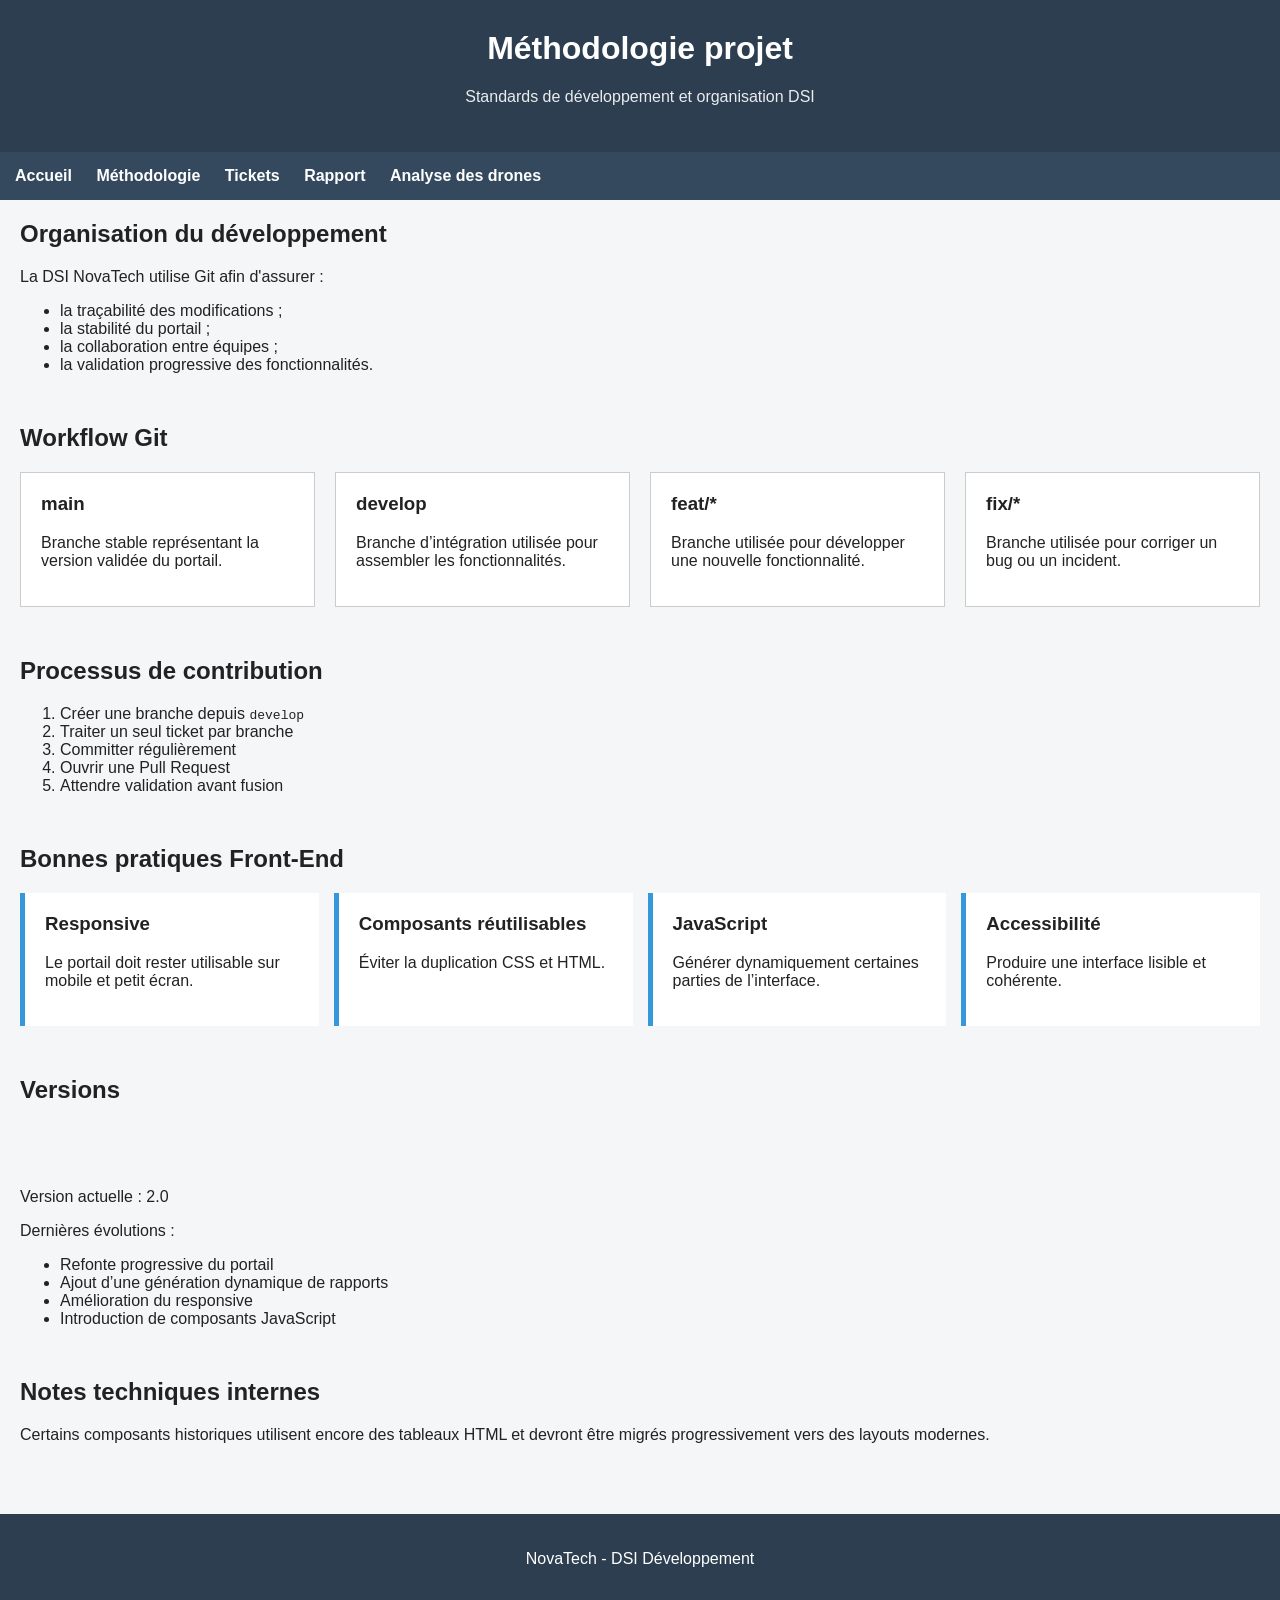
==== web/methodology.html @ 5ab97aef "<Feat> Première version utilisable post-migration git/github" ====
<!DOCTYPE html>
<html lang="fr">
<head>
  <meta charset="UTF-8">
  <title>Méthodologie - NovaTech</title>
  <link rel="stylesheet" href="style.css">
</head>
<body>

  <header class="site-header">
    <h1>Méthodologie projet</h1>
    <p>Standards de développement et organisation DSI</p>
  </header>

  <nav class="main-nav">
    <a href="index.html">Accueil</a>
    <a href="methodology.html">Méthodologie</a>
    <a href="tickets.html">Tickets</a>
    <a href="report.html">Rapport</a>
    <a href="analyse-drone.html">Analyse des drones</a>
  </nav>

  <main class="page-content">

    <section class="content-section">
      <h2>Organisation du développement</h2>

      <p>
        La DSI NovaTech utilise Git afin d'assurer :
      </p>

      <ul>
        <li>la traçabilité des modifications ;</li>
        <li>la stabilité du portail ;</li>
        <li>la collaboration entre équipes ;</li>
        <li>la validation progressive des fonctionnalités.</li>
      </ul>
    </section>

    <section class="content-section">
      <h2>Workflow Git</h2>

      <div class="workflow-grid">

        <article class="workflow-card">
          <h3>main</h3>
          <p>
            Branche stable représentant la version validée du portail.
          </p>
        </article>

        <article class="workflow-card">
          <h3>develop</h3>
          <p>
            Branche d’intégration utilisée pour assembler les fonctionnalités.
          </p>
        </article>

        <article class="workflow-card">
          <h3>feat/*</h3>
          <p>
            Branche utilisée pour développer une nouvelle fonctionnalité.
          </p>
        </article>

        <article class="workflow-card">
          <h3>fix/*</h3>
          <p>
            Branche utilisée pour corriger un bug ou un incident.
          </p>
        </article>

      </div>
    </section>

    <section class="content-section">
      <h2>Processus de contribution</h2>

      <ol class="process-list">
        <li>Créer une branche depuis <code>develop</code></li>
        <li>Traiter un seul ticket par branche</li>
        <li>Committer régulièrement</li>
        <li>Ouvrir une Pull Request</li>
        <li>Attendre validation avant fusion</li>
      </ol>
    </section>

    <section class="content-section">
      <h2>Bonnes pratiques Front-End</h2>

      <div class="tips-container">

        <div class="tip-box">
          <h3>Responsive</h3>
          <p>
            Le portail doit rester utilisable sur mobile et petit écran.
          </p>
        </div>

        <div class="tip-box">
          <h3>Composants réutilisables</h3>
          <p>
            Éviter la duplication CSS et HTML.
          </p>
        </div>

        <div class="tip-box">
          <h3>JavaScript</h3>
          <p>
            Générer dynamiquement certaines parties de l’interface.
          </p>
        </div>

        <div class="tip-box">
          <h3>Accessibilité</h3>
          <p>
            Produire une interface lisible et cohérente.
          </p>
        </div>

      </div>
    </section>

    <section class="content-section version-section">
      <h2>Versions</h2>

      <!-- TODO : rendre ce badge réellement visible -->

      <span class="version-badge hidden-badge">
        Nouvelle version
      </span>

      <p>
        Version actuelle : 2.0
      </p>

      <p>
        Dernières évolutions :
      </p>

      <ul>
        <li>Refonte progressive du portail</li>
        <li>Ajout d’une génération dynamique de rapports</li>
        <li>Amélioration du responsive</li>
        <li>Introduction de composants JavaScript</li>
      </ul>
    </section>

    <section class="content-section">
      <h2>Notes techniques internes</h2>

      <p class="legacy-note">
        Certains composants historiques utilisent encore des tableaux HTML
        et devront être migrés progressivement vers des layouts modernes.
      </p>

      <!--
        TODO DSI :
        supprimer l'ancien système cards-v1 après validation sprint
      -->

    </section>

  </main>

  <footer class="site-footer">
    <p>NovaTech - DSI Développement</p>
  </footer>

</body>
</html>
---- web/style.css ----
/* =========================================================
   RESET PARTIEL
   ========================================================= */

body {
  margin: 0;
  padding: 0;
  font-family: Arial, sans-serif;
  background: #f4f6f8;
  color: #222;
}

/* volontairement incomplet */
h1, h2, h3 {
  margin-top: 0;
}

a {
  color: blue;
}

/* =========================================================
   VARIABLES CSS
   ========================================================= */

:root {
  --primary-color: #2c3e50;
  --secondary-color: #34495e;
  --accent-color: #3498db;
  --danger-color: #c0392b;
  --warning-color: #f39c12;
  --success-color: #27ae60;
  --light-color: #ecf0f1;
  --dark-color: #1e272e;

  --border-radius: 10px;

  /* TODO : certaines couleurs restent hardcodées */
}

/* =========================================================
   HEADER
   ========================================================= */

.site-header {
  background-color: var(--primary-color);
  color: white;
  padding: 30px;
  text-align: center;
}

.site-header p {
  opacity: 0.9;
}

/* =========================================================
   NAVIGATION
   ========================================================= */

.main-nav {
  background-color: var(--secondary-color);
  padding: 15px;
}

.main-nav a {
  color: white;
  text-decoration: none;
  margin-right: 20px;
  font-weight: bold;
}

.main-nav a:hover {
  text-decoration: underline;
}

/* duplication volontaire */
.main-nav a:focus {
  text-decoration: underline;
}

/* =========================================================
   CONTENU
   ========================================================= */

.page-content {
  padding: 20px;
}

.content-section {
  margin-bottom: 50px;
}

/* =========================================================
   HERO
   ========================================================= */

.hero {
  background: white;
  padding: 25px;
  border-radius: var(--border-radius);
  margin-bottom: 40px;
  border: 1px solid #dfe6e9;
}

/* =========================================================
   CARDS
   ========================================================= */

.cards-grid {
  display: grid;
  grid-template-columns: repeat(4, 1fr);
  gap: 20px;
}

.card {
  background: white;
  padding: 20px;
  border-radius: var(--border-radius);
  border: 1px solid #ddd;
}

.card h3 {
  margin-bottom: 10px;
}

.card a {
  display: inline-block;
  margin-top: 15px;
}

/* =========================================================
   WORKFLOW
   ========================================================= */

.workflow-grid {
  display: flex;
  gap: 20px;
}

.workflow-card {
  background: white;
  border: 1px solid #ccc;
  padding: 20px;
  flex: 1;
}

/* =========================================================
   TIPS
   ========================================================= */

.tips-container {
  display: flex;
  gap: 15px;
}

.tip-box {
  background: white;
  padding: 20px;
  border-left: 5px solid var(--accent-color);
  flex: 1;
}

/* =========================================================
   VERSION
   ========================================================= */

.version-badge {
  display: inline-block;
  background: #27ae60;
  color: white;
  padding: 8px 15px;
  border-radius: 50px;
  font-weight: bold;
  margin-bottom: 15px;
}

/* volontairement mauvais */
.hidden-badge {
  visibility: hidden;
}

/* =========================================================
   STATS
   ========================================================= */

.stats-grid {
  display: flex;
  gap: 20px;
}

.stat-card {
  background: white;
  padding: 20px;
  flex: 1;
  border-radius: var(--border-radius);
  text-align: center;
}

.stat-number {
  font-size: 42px;
  font-weight: bold;
}

/* =========================================================
   FORMULAIRES
   ========================================================= */

.filter-form {
  background: white;
  padding: 20px;
  border-radius: var(--border-radius);
}

.form-group {
  margin-bottom: 20px;
}

select,
button {
  padding: 10px;
}

button {
  cursor: pointer;
  background: var(--accent-color);
  color: white;
  border: none;
}

/* TODO : harmoniser tous les boutons */

/* =========================================================
   TABLEAUX LEGACY
   ========================================================= */

table {
  width: 100%;
  border-collapse: collapse;
  margin-top: 20px;
}

table,
th,
td {
  border: 2px solid black;
}

th {
  background: #dfe6e9;
}

td,
th {
  padding: 12px;
  text-align: left;
}

/* =========================================================
   TICKETS
   ========================================================= */

.tickets-grid {
  display: grid;
  grid-template-columns: repeat(3, 1fr);
  gap: 20px;
}

.ticket-card {
  background: white;
  padding: 20px;
  border-radius: var(--border-radius);
  border-top: 8px solid gray;
}

.ticket-header {
  display: flex;
  justify-content: space-between;
  margin-bottom: 15px;
}

.ticket-footer {
  display: flex;
  justify-content: space-between;
  margin-top: 20px;
}

.ticket-status {
  padding: 5px 10px;
  border-radius: 50px;
  color: white;
}

.ticket-status.open {
  background: #c0392b;
}

.ticket-status.progress {
  background: #f39c12;
}

.ticket-status.closed {
  background: #27ae60;
}

.ticket-card.critical {
  border-top-color: #c0392b;
}

.ticket-card.high {
  border-top-color: #e67e22;
}

.ticket-card.medium {
  border-top-color: #3498db;
}

/* =========================================================
   REPORTS
   ========================================================= */

.report-grid {
  display: grid;
  grid-template-columns: repeat(2, 1fr);
  gap: 20px;
}

.summary-card {
  background: white;
  padding: 20px;
  border-radius: var(--border-radius);
  text-align: center;
}

.big-number {
  font-size: 48px;
  font-weight: bold;
}

.chart-placeholder {
  background: white;
  border: 3px dashed #bbb;
  padding: 80px;
  text-align: center;
}

/* =========================================================
   FOOTER
   ========================================================= */

.site-footer {
  background: var(--primary-color);
  color: white;
  text-align: center;
  padding: 20px;
}

/* =========================================================
   RESPONSIVE
   ========================================================= */

@media (max-width: 900px) {

  .cards-grid {
    grid-template-columns: repeat(2, 1fr);
  }

  .tickets-grid {
    grid-template-columns: repeat(2, 1fr);
  }

}

@media (max-width: 600px) {

  table {
    width: 900px;
  }

  .workflow-grid {
    flex-direction: row;
  }

  .tips-container {
    flex-direction: row;
  }

  .cards-grid {
    grid-template-columns: 1fr;
  }

}

/* =========================================================
   CLASSES INUTILISÉES
   ========================================================= */

.unused-class {
  color: red;
}

.old-dashboard {
  background: pink;
}

.temp-fix {
  margin-left: 17px;
}

/* =========================================================
   TODO DSI
   ========================================================= */

/*
TODO :
- nettoyer le responsive
- supprimer les anciennes cards legacy
- revoir les couleurs
- factoriser les composants
- supprimer les doublons CSS
- améliorer le print
*/
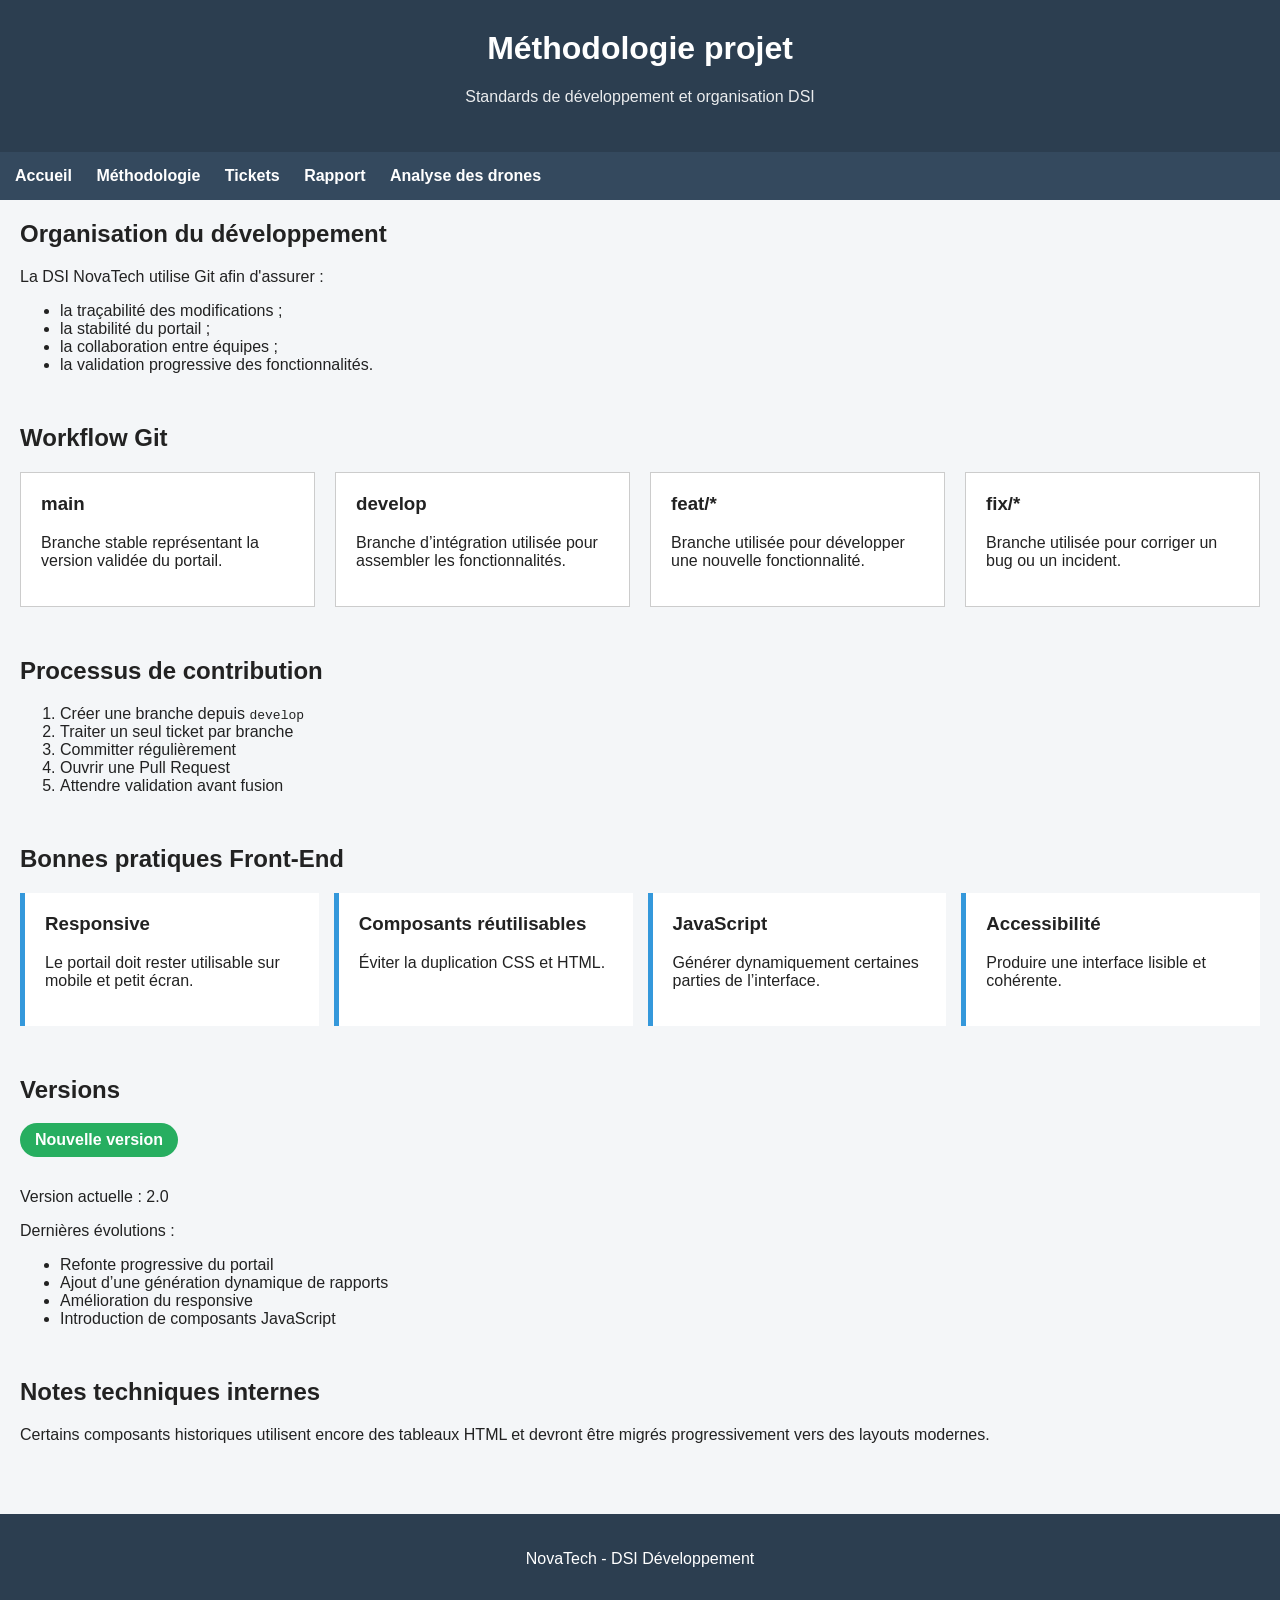
==== commit 4165d90c: "<Fix> Correction d'un badge invisible" ====
--- a/web/methodology.html
+++ b/web/methodology.html
@@ -126,7 +126,7 @@
 
       <!-- TODO : rendre ce badge réellement visible -->
 
-      <span class="version-badge hidden-badge">
+      <span class="version-badge">
         Nouvelle version
       </span>
 
